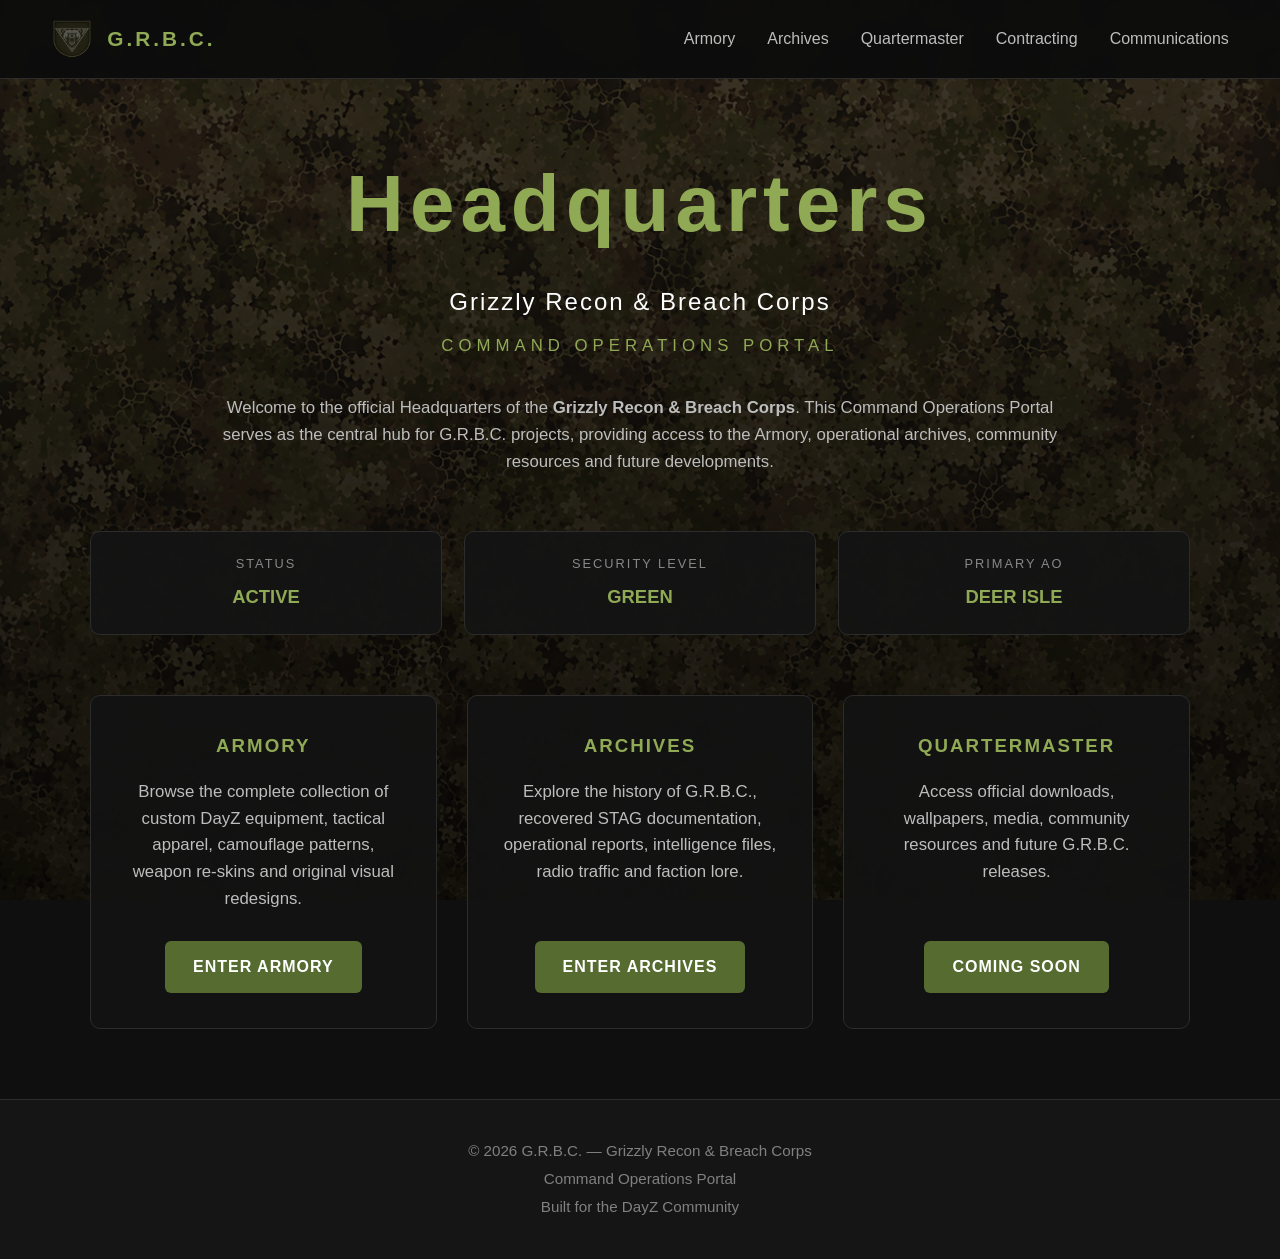
==== index.html @ 015ceabe "Update index.html" ====
<!DOCTYPE html>
<html lang="en">

<head>

    <meta charset="UTF-8">
    <meta name="viewport" content="width=device-width, initial-scale=1.0">

    <title>G.R.B.C. Headquarters</title>

    <link rel="icon"
          type="image/png"
          href="gallery/page/GRBC_PIcon.png">

    <link rel="stylesheet"
          href="css/style.css">

    <link rel="stylesheet"
          href="css/hq.css">

    <script src="js/main.js" defer></script>

</head>

<body>

<!-- ==========================================================
     NAVIGATION
=========================================================== -->

<nav>

    <div class="nav-container">

        <a href="index.html" class="logo">

            <img src="gallery/page/GRBC_PIcon.png"
                 alt="G.R.B.C.">

            <span>G.R.B.C.</span>

        </a>

        <div class="nav-links">

            <a href="armory.html">Armory</a>

            <a href="archives.html">Archives</a>

            <a href="#">Quartermaster</a>

            <a href="#">Contracting</a>

            <a href="#">Communications</a>

        </div>

    </div>

</nav>

<!-- ==========================================================
     HEADQUARTERS
=========================================================== -->

<section class="hero">

    <div class="container">

        <div class="hero-content">

            <h1>Headquarters</h1>

            <h2>Grizzly Recon &amp; Breach Corps</h2>

            <div class="subtitle">

                Command Operations Portal

            </div>

            <p>

                Welcome to the official Headquarters of the
                <strong>Grizzly Recon &amp; Breach Corps</strong>.

                This Command Operations Portal serves as the central hub for
                G.R.B.C. projects, providing access to the Armory,
                operational archives, community resources and future
                developments.

            </p>

            <!-- ==========================================
                 STATUS
            =========================================== -->

            <div class="status-panel">

                <div class="status-box">

                    <span>Status</span>

                    <strong>ACTIVE</strong>

                </div>

                <div class="status-box">

                    <span>Security Level</span>

                    <strong>GREEN</strong>

                </div>

                <div class="status-box">

                    <span>Primary AO</span>

                    <strong>DEER ISLE</strong>

                </div>

            </div>

            <!-- ==========================================
                 COMMAND MODULES
            =========================================== -->

            <div class="portal">

                <!-- ARMORY -->

                <div class="command-module">

                    <h3>ARMORY</h3>

                    <p>

                        Browse the complete collection of custom
                        DayZ equipment, tactical apparel,
                        camouflage patterns, weapon re-skins
                        and original visual redesigns.

                    </p>

                    <a href="armory.html"
                       class="btn">

                        ENTER ARMORY

                    </a>

                </div>

                <!-- ARCHIVES -->

                <div class="command-module">

                    <h3>ARCHIVES</h3>

                    <p>

                        Explore the history of G.R.B.C.,
                        recovered STAG documentation,
                        operational reports,
                        intelligence files,
                        radio traffic and faction lore.

                    </p>

                    <a href="archives.html"
                       class="btn">

                        ENTER ARCHIVES

                    </a>

                </div>

                <!-- QUARTERMASTER -->

                <div class="command-module">

                    <h3>QUARTERMASTER</h3>

                    <p>

                        Access official downloads,
                        wallpapers,
                        media,
                        community resources
                        and future G.R.B.C. releases.

                    </p>

                    <a href="#"
                       class="btn">

                        COMING SOON

                    </a>

                </div>

            </div>

        </div>

    </div>

</section>

<!-- ==========================================================
     FOOTER
=========================================================== -->

<footer>

    <p>

        © 2026 G.R.B.C. — Grizzly Recon &amp; Breach Corps

    </p>

    <p>

        Command Operations Portal

    </p>

    <p>

        Built for the DayZ Community

    </p>

</footer>

</body>

</html>
---- css/style.css ----
/*==================================================================
    G.R.B.C. COMMAND PORTAL
    Global Stylesheet
    Version 1.0
==================================================================*/

/*==================================================================
    ROOT VARIABLES
==================================================================*/

:root{

    --grbc-green:#556B2F;
    --grbc-green-light:#90A955;

    --background:#0F0F0F;
    --surface:#181818;

    --border:#2C2C2C;

    --text:#FFFFFF;
    --text-secondary:#BDBDBD;

    --radius:10px;

    --transition:.30s ease;

    --max-width:1400px;

}

/*==================================================================
    RESET
==================================================================*/

*{

    margin:0;
    padding:0;
    box-sizing:border-box;

}

html{

    scroll-behavior:smooth;

}

body{

    background:var(--background);

    color:var(--text);

    font-family:
        "Segoe UI",
        Arial,
        sans-serif;

    line-height:1.6;

}

/*==================================================================
    TYPOGRAPHY
==================================================================*/

h1{

    color:var(--grbc-green-light);

    font-size:5rem;

    font-weight:700;

    letter-spacing:6px;

}

h2{

    color:var(--text);

    font-weight:400;

    letter-spacing:2px;

}

h3{

    color:var(--grbc-green-light);

    font-weight:600;

    letter-spacing:2px;

}

p{

    color:var(--text-secondary);

}

a{

    text-decoration:none;

    color:inherit;

}

/*==================================================================
    IMAGES
==================================================================*/

img{

    display:block;

    max-width:100%;

}

/*==================================================================
    GLOBAL CONTAINER
==================================================================*/

.container{

    width:min(var(--max-width),92%);
    margin:auto;

}

/*==================================================================
    NAVIGATION
==================================================================*/

nav{

    position:fixed;

    top:0;
    left:0;

    width:100%;

    background:rgba(12,12,12,.94);

    backdrop-filter:blur(10px);

    border-bottom:1px solid var(--border);

    z-index:10000;

}

.nav-container{

    width:min(var(--max-width),92%);
    margin:auto;

    display:flex;

    justify-content:space-between;
    align-items:center;

    min-height:78px;

}

/*==================================================================
    LOGO
==================================================================*/

.logo{

    display:flex;

    align-items:center;

    gap:14px;

    font-size:1.3rem;

    font-weight:700;

    letter-spacing:3px;

    color:var(--grbc-green-light);

    transition:var(--transition);

}

.logo:hover{

    color:white;

}

.logo img{

    width:42px;

    height:42px;

    object-fit:contain;

}

/*==================================================================
    NAVIGATION LINKS
==================================================================*/

.nav-links{

    display:flex;

    align-items:center;

    gap:32px;

}

.nav-links a{

    position:relative;

    color:var(--text-secondary);

    transition:var(--transition);

    padding:6px 0;

}

.nav-links a:hover{

    color:var(--grbc-green-light);

}

.nav-links a::after{

    content:"";

    position:absolute;

    left:0;

    bottom:-6px;

    width:0;

    height:2px;

    background:var(--grbc-green-light);

    transition:var(--transition);

}

.nav-links a:hover::after{

    width:100%;

}

/*==================================================================
    BUTTONS
==================================================================*/

.btn{

    display:inline-block;

    padding:13px 28px;

    background:var(--grbc-green);

    color:white;

    border-radius:6px;

    font-weight:600;

    letter-spacing:1px;

    transition:var(--transition);

}

.btn:hover{

    background:var(--grbc-green-light);

    transform:translateY(-3px);

}

/*==================================================================
    PANEL
==================================================================*/

.panel{

    background:rgba(20,20,20,.94);

    border:1px solid var(--border);

    border-radius:var(--radius);

}

/*==================================================================
    FOOTER
==================================================================*/

footer{

    background:#151515;

    border-top:1px solid var(--border);

    padding:35px 20px;

    text-align:center;

}

footer p{

    color:#808080;

    margin:5px 0;

    font-size:.95rem;

}

/*==================================================================
    RESPONSIVE
==================================================================*/

@media(max-width:1000px){

    .nav-container{

        flex-direction:column;

        justify-content:center;

        gap:15px;

        padding:18px 0;

    }

    .nav-links{

        flex-wrap:wrap;

        justify-content:center;

        gap:18px;

    }

}

@media(max-width:700px){

    h1{

        font-size:3rem;

        letter-spacing:3px;

    }

    h2{

        font-size:1.2rem;

    }

}

/*==================================================================
    ACTIVE NAVIGATION
==================================================================*/

.nav-links a.active{

    color:var(--grbc-green-light);

    font-weight:600;

}

.nav-links a.active::after{

    width:100%;

}
---- css/hq.css ----
/*==================================================================
    G.R.B.C. HEADQUARTERS
    Headquarters Stylesheet
    Version 1.0
==================================================================*/


/*==================================================================
    HERO
==================================================================*/

.hero{

    min-height:100vh;

    background:
        linear-gradient(
            rgba(0,0,0,.72),
            rgba(0,0,0,.88)
        ),
        url("../gallery/page/GC3_MC.png");

    background-size:cover;
    background-position:center;
    background-attachment:fixed;

    display:flex;
    align-items:center;
    justify-content:center;

    text-align:center;

    padding:140px 20px 70px;

}


/*==================================================================
    HERO CONTENT
==================================================================*/

.hero-content{

    max-width:1100px;

    margin:auto;

}

.hero h1{

    margin-bottom:15px;

}

.hero h2{

    margin-bottom:12px;

}

.subtitle{

    color:var(--grbc-green-light);

    font-size:1.05rem;

    text-transform:uppercase;

    letter-spacing:5px;

    margin-bottom:35px;

}

.hero p{

    max-width:850px;

    margin:0 auto 55px;

    font-size:1.05rem;

}


/*==================================================================
    STATUS PANEL
==================================================================*/

.status-panel{

    display:grid;

    grid-template-columns:repeat(3,1fr);

    gap:22px;

    margin-bottom:60px;

}

.status-box{

    background:rgba(20,20,20,.94);

    border:1px solid var(--border);

    border-radius:var(--radius);

    padding:22px;

}

.status-box span{

    display:block;

    color:#888;

    font-size:.80rem;

    text-transform:uppercase;

    letter-spacing:2px;

}

.status-box strong{

    display:block;

    margin-top:8px;

    color:var(--grbc-green-light);

    font-size:1.15rem;

}


/*==================================================================
    COMMAND MODULES
==================================================================*/

.portal{

    display:grid;

    grid-template-columns:repeat(3,1fr);

    gap:30px;

}

.command-module{

    display:flex;

    flex-direction:column;

    align-items:center;

    text-align:center;

    background:rgba(18,18,18,.95);

    border:1px solid var(--border);

    border-radius:var(--radius);

    padding:35px;

    transition:var(--transition);

}

.command-module:hover{

    transform:translateY(-6px);

    border-color:var(--grbc-green-light);

    box-shadow:0 0 25px rgba(144,169,85,.18);

}

.command-module h3{

    margin-bottom:18px;

}

.command-module p{

    flex:1;

    margin-bottom:28px;

}

.command-module .btn{

    align-self:center;

}


/*==================================================================
    FOOTER
==================================================================*/

footer p{

    margin:4px 0;

}


/*==================================================================
    TABLET
==================================================================*/

@media(max-width:1000px){

    .status-panel{

        grid-template-columns:1fr;

    }

    .portal{

        grid-template-columns:1fr;

    }

}


/*==================================================================
    MOBILE
==================================================================*/

@media(max-width:700px){

    .hero{

        background-attachment:scroll;

        padding:160px 20px 60px;

    }

    .subtitle{

        font-size:.90rem;

        letter-spacing:3px;

    }

    .hero p{

        font-size:1rem;

    }

    .command-module{

        padding:28px;

    }

}
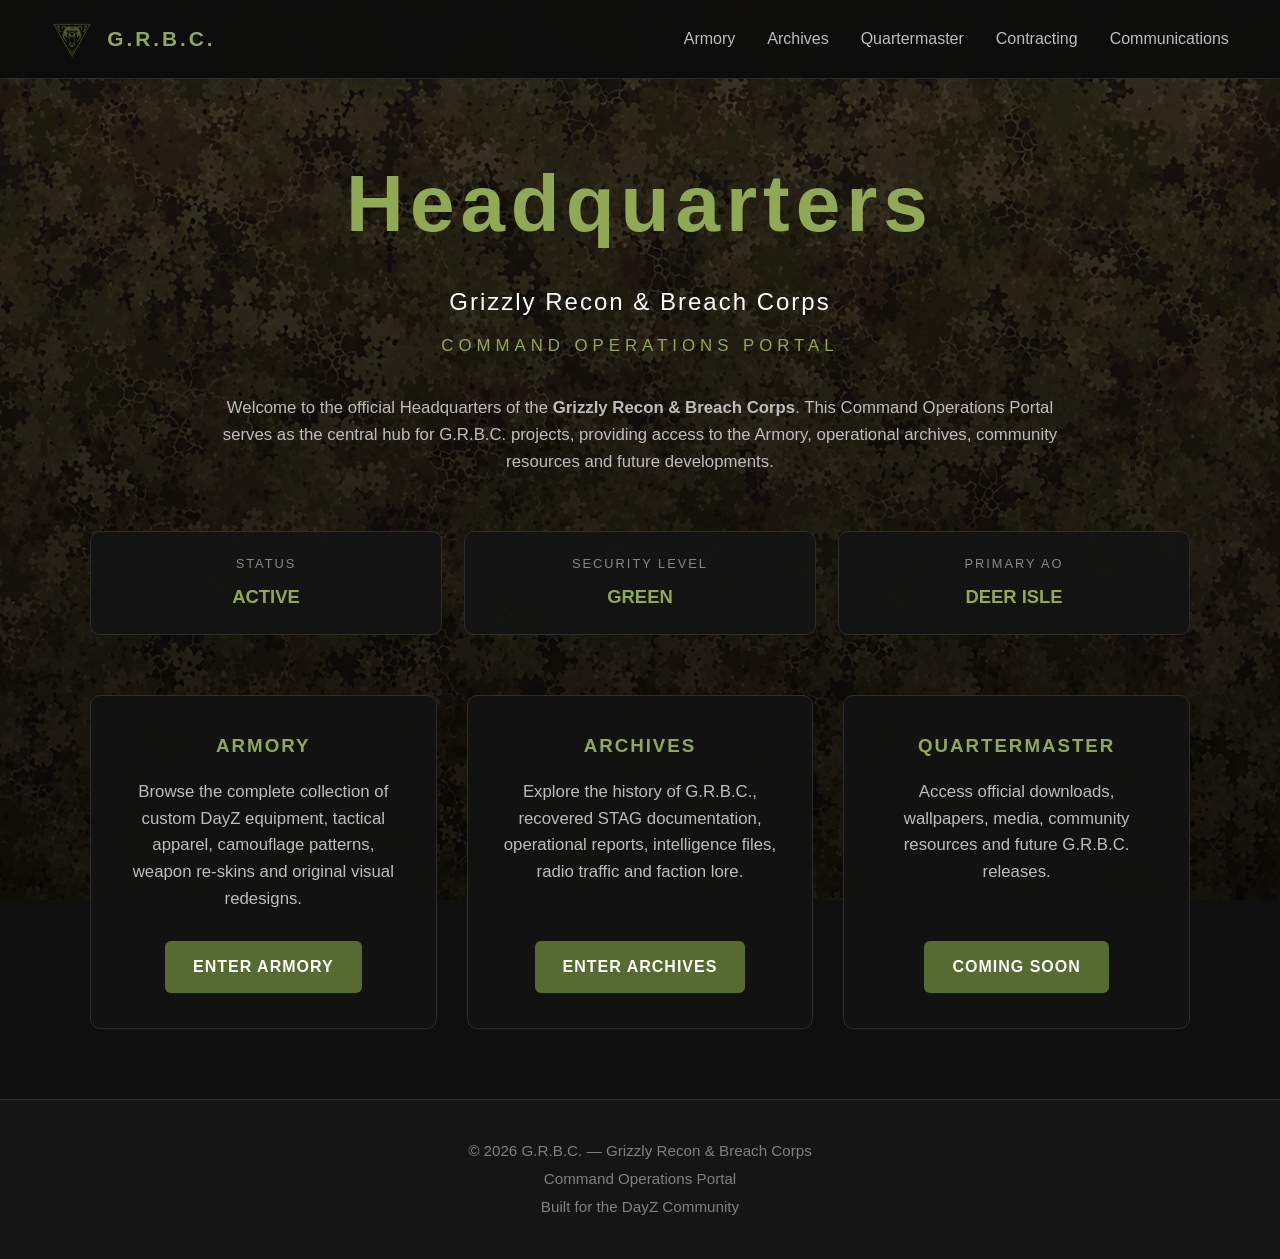
==== commit 129e6f7d: "Update index.html" ====
--- a/index.html
+++ b/index.html
@@ -10,7 +10,7 @@
 
     <link rel="icon"
           type="image/png"
-          href="gallery/page/GRBC_PIcon.png">
+          href="gallery/page/GRBC_Logo_Simple.png">
 
     <link rel="stylesheet"
           href="css/style.css">
@@ -34,7 +34,7 @@
 
         <a href="index.html" class="logo">
 
-            <img src="gallery/page/GRBC_PIcon.png"
+            <img src="gallery/page/GRBC_Logo_Simple.png"
                  alt="G.R.B.C.">
 
             <span>G.R.B.C.</span>
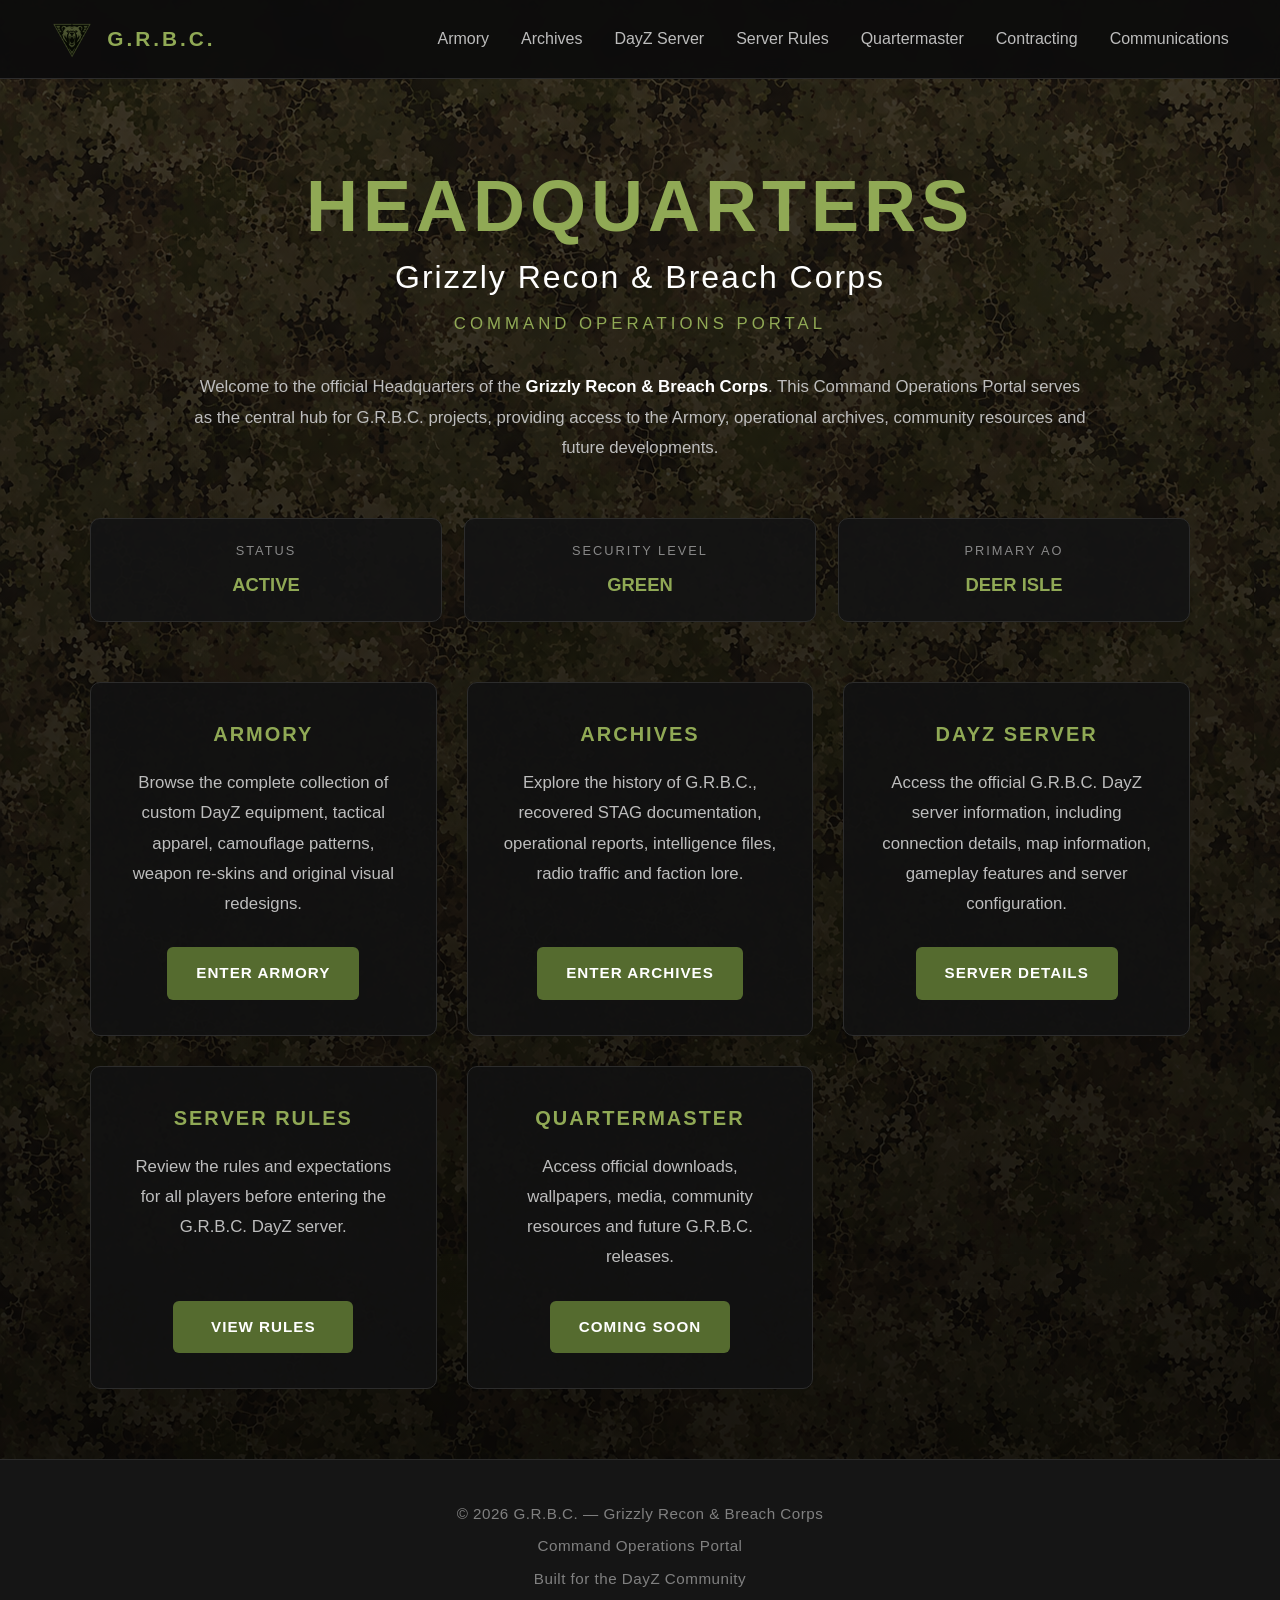
==== commit dce949f2: "Add files via upload" ====
--- a/index.html
+++ b/index.html
@@ -1,242 +1,269 @@
-<!DOCTYPE html>
-<html lang="en">
-
-<head>
-
-    <meta charset="UTF-8">
-    <meta name="viewport" content="width=device-width, initial-scale=1.0">
-
-    <title>G.R.B.C. Headquarters</title>
-
-    <link rel="icon"
-          type="image/png"
-          href="gallery/page/GRBC_Logo_Simple.png">
-
-    <link rel="stylesheet"
-          href="css/style.css">
-
-    <link rel="stylesheet"
-          href="css/hq.css">
-
-    <script src="js/main.js" defer></script>
-
-</head>
-
-<body>
-
-<!-- ==========================================================
-     NAVIGATION
-=========================================================== -->
-
-<nav>
-
-    <div class="nav-container">
-
-        <a href="index.html" class="logo">
-
-            <img src="gallery/page/GRBC_Logo_Simple.png"
-                 alt="G.R.B.C.">
-
-            <span>G.R.B.C.</span>
-
-        </a>
-
-        <div class="nav-links">
-
-            <a href="armory.html">Armory</a>
-
-            <a href="archives.html">Archives</a>
-
-            <a href="#">Quartermaster</a>
-
-            <a href="#">Contracting</a>
-
-            <a href="#">Communications</a>
-
-        </div>
-
-    </div>
-
-</nav>
-
-<!-- ==========================================================
-     HEADQUARTERS
-=========================================================== -->
-
-<section class="hero">
-
-    <div class="container">
-
-        <div class="hero-content">
-
-            <h1>Headquarters</h1>
-
-            <h2>Grizzly Recon &amp; Breach Corps</h2>
-
-            <div class="subtitle">
-
-                Command Operations Portal
-
-            </div>
-
-            <p>
-
-                Welcome to the official Headquarters of the
-                <strong>Grizzly Recon &amp; Breach Corps</strong>.
-
-                This Command Operations Portal serves as the central hub for
-                G.R.B.C. projects, providing access to the Armory,
-                operational archives, community resources and future
-                developments.
-
-            </p>
-
-            <!-- ==========================================
-                 STATUS
-            =========================================== -->
-
-            <div class="status-panel">
-
-                <div class="status-box">
-
-                    <span>Status</span>
-
-                    <strong>ACTIVE</strong>
-
-                </div>
-
-                <div class="status-box">
-
-                    <span>Security Level</span>
-
-                    <strong>GREEN</strong>
-
-                </div>
-
-                <div class="status-box">
-
-                    <span>Primary AO</span>
-
-                    <strong>DEER ISLE</strong>
-
-                </div>
-
-            </div>
-
-            <!-- ==========================================
-                 COMMAND MODULES
-            =========================================== -->
-
-            <div class="portal">
-
-                <!-- ARMORY -->
-
-                <div class="command-module">
-
-                    <h3>ARMORY</h3>
-
-                    <p>
-
-                        Browse the complete collection of custom
-                        DayZ equipment, tactical apparel,
-                        camouflage patterns, weapon re-skins
-                        and original visual redesigns.
-
-                    </p>
-
-                    <a href="armory.html"
-                       class="btn">
-
-                        ENTER ARMORY
-
-                    </a>
-
-                </div>
-
-                <!-- ARCHIVES -->
-
-                <div class="command-module">
-
-                    <h3>ARCHIVES</h3>
-
-                    <p>
-
-                        Explore the history of G.R.B.C.,
-                        recovered STAG documentation,
-                        operational reports,
-                        intelligence files,
-                        radio traffic and faction lore.
-
-                    </p>
-
-                    <a href="archives.html"
-                       class="btn">
-
-                        ENTER ARCHIVES
-
-                    </a>
-
-                </div>
-
-                <!-- QUARTERMASTER -->
-
-                <div class="command-module">
-
-                    <h3>QUARTERMASTER</h3>
-
-                    <p>
-
-                        Access official downloads,
-                        wallpapers,
-                        media,
-                        community resources
-                        and future G.R.B.C. releases.
-
-                    </p>
-
-                    <a href="#"
-                       class="btn">
-
-                        COMING SOON
-
-                    </a>
-
-                </div>
-
-            </div>
-
-        </div>
-
-    </div>
-
-</section>
-
-<!-- ==========================================================
-     FOOTER
-=========================================================== -->
-
-<footer>
-
-    <p>
-
-        © 2026 G.R.B.C. — Grizzly Recon &amp; Breach Corps
-
-    </p>
-
-    <p>
-
-        Command Operations Portal
-
-    </p>
-
-    <p>
-
-        Built for the DayZ Community
-
-    </p>
-
-</footer>
-
-</body>
-
-</html>
+<!DOCTYPE html>
+<html lang="en">
+
+<head>
+
+    <meta charset="UTF-8">
+    <meta name="viewport" content="width=device-width, initial-scale=1.0">
+
+    <title>G.R.B.C. Headquarters</title>
+
+    <link rel="icon"
+          type="image/png"
+          href="gallery/page/GRBC_Logo_Simple.png">
+
+    <link rel="stylesheet"
+          href="css/style.css">
+
+    <link rel="stylesheet"
+          href="css/hq.css">
+
+    <script src="js/main.js" defer></script>
+
+</head>
+
+<body>
+
+<!-- ==========================================================
+     NAVIGATION
+=========================================================== -->
+
+<nav>
+
+    <div class="nav-container">
+
+        <a href="index.html" class="logo">
+
+            <img src="gallery/page/GRBC_Logo_Simple.png"
+                 alt="G.R.B.C.">
+
+            <span>G.R.B.C.</span>
+
+        </a>
+
+        <div class="nav-links">
+
+            <a href="armory.html">Armory</a>
+
+            <a href="archives.html">Archives</a>
+            <a href="server.html">DayZ Server</a>
+            <a href="rules.html">Server Rules</a>
+
+            <a href="#">Quartermaster</a>
+
+            <a href="#">Contracting</a>
+
+            <a href="#">Communications</a>
+
+        </div>
+
+    </div>
+
+</nav>
+
+<!-- ==========================================================
+     HEADQUARTERS
+=========================================================== -->
+
+<section class="hero">
+
+    <div class="container">
+
+        <div class="hero-content">
+
+            <h1>Headquarters</h1>
+
+            <h2>Grizzly Recon &amp; Breach Corps</h2>
+
+            <div class="subtitle">
+
+                Command Operations Portal
+
+            </div>
+
+            <p>
+
+                Welcome to the official Headquarters of the
+                <strong>Grizzly Recon &amp; Breach Corps</strong>.
+
+                This Command Operations Portal serves as the central hub for
+                G.R.B.C. projects, providing access to the Armory,
+                operational archives, community resources and future
+                developments.
+
+            </p>
+
+            <!-- ==========================================
+                 STATUS
+            =========================================== -->
+
+            <div class="status-panel">
+
+                <div class="status-box">
+
+                    <span>Status</span>
+
+                    <strong>ACTIVE</strong>
+
+                </div>
+
+                <div class="status-box">
+
+                    <span>Security Level</span>
+
+                    <strong>GREEN</strong>
+
+                </div>
+
+                <div class="status-box">
+
+                    <span>Primary AO</span>
+
+                    <strong>DEER ISLE</strong>
+
+                </div>
+
+            </div>
+
+            <!-- ==========================================
+                 COMMAND MODULES
+            =========================================== -->
+
+            <div class="portal">
+
+                <!-- ARMORY -->
+
+                <div class="command-module">
+
+                    <h3>ARMORY</h3>
+
+                    <p>
+
+                        Browse the complete collection of custom
+                        DayZ equipment, tactical apparel,
+                        camouflage patterns, weapon re-skins
+                        and original visual redesigns.
+
+                    </p>
+
+                    <a href="armory.html"
+                       class="btn">
+
+                        ENTER ARMORY
+
+                    </a>
+
+                </div>
+
+                <!-- ARCHIVES -->
+
+                <div class="command-module">
+
+                    <h3>ARCHIVES</h3>
+
+                    <p>
+
+                        Explore the history of G.R.B.C.,
+                        recovered STAG documentation,
+                        operational reports,
+                        intelligence files,
+                        radio traffic and faction lore.
+
+                    </p>
+
+                    <a href="archives.html"
+                       class="btn">
+
+                        ENTER ARCHIVES
+
+                    </a>
+
+                </div>
+
+                <!-- DAYZ SERVER -->
+                <div class="command-module">
+                    <h3>DAYZ SERVER</h3>
+                    <p>
+                        Access the official G.R.B.C. DayZ server information,
+                        including connection details, map information,
+                        gameplay features and server configuration.
+                    </p>
+                    <a href="server.html" class="btn">
+                        SERVER DETAILS
+                    </a>
+                </div>
+
+                <!-- SERVER RULES -->
+                <div class="command-module">
+                    <h3>SERVER RULES</h3>
+                    <p>
+                        Review the rules and expectations for all players
+                        before entering the G.R.B.C. DayZ server.
+                    </p>
+                    <a href="rules.html" class="btn">
+                        VIEW RULES
+                    </a>
+                </div>
+
+                <!-- QUARTERMASTER -->
+
+                <div class="command-module">
+
+                    <h3>QUARTERMASTER</h3>
+
+                    <p>
+
+                        Access official downloads,
+                        wallpapers,
+                        media,
+                        community resources
+                        and future G.R.B.C. releases.
+
+                    </p>
+
+                    <a href="#"
+                       class="btn">
+
+                        COMING SOON
+
+                    </a>
+
+                </div>
+
+            </div>
+
+        </div>
+
+    </div>
+
+</section>
+
+<!-- ==========================================================
+     FOOTER
+=========================================================== -->
+
+<footer>
+
+    <p>
+
+        © 2026 G.R.B.C. — Grizzly Recon &amp; Breach Corps
+
+    </p>
+
+    <p>
+
+        Command Operations Portal
+
+    </p>
+
+    <p>
+
+        Built for the DayZ Community
+
+    </p>
+
+</footer>
+
+</body>
+
+</html>
--- a/css/style.css
+++ b/css/style.css
@@ -1,8 +1,18 @@
 /*==================================================================
     G.R.B.C. COMMAND PORTAL
-    Global Stylesheet
-    Version 1.0
-==================================================================*/
+    Shared Stylesheet
+    Version 2.0
+
+    This file contains all styling shared between every page.
+
+    Page specific styling belongs in:
+
+        hq.css
+        archives.css
+        armory.css
+Waiting for update...
+==================================================================*/
+
 
 /*==================================================================
     ROOT VARIABLES
@@ -10,22 +20,35 @@
 
 :root{
 
-    --grbc-green:#556B2F;
-    --grbc-green-light:#90A955;
-
-    --background:#0F0F0F;
-    --surface:#181818;
-
-    --border:#2C2C2C;
-
-    --text:#FFFFFF;
-    --text-secondary:#BDBDBD;
-
-    --radius:10px;
-
-    --transition:.30s ease;
-
-    --max-width:1400px;
+    /*==============================================================
+        BRAND COLOURS
+    ==============================================================*/
+
+    --grbc-green: #556B2F;
+    --grbc-green-light: #90A955;
+
+    --background: #0F0F0F;
+    --surface: #181818;
+    --surface-light: #202020;
+
+    --border: #2C2C2C;
+
+    --text: #FFFFFF;
+    --text-secondary: #BDBDBD;
+
+    /*==============================================================
+        SIZES
+    ==============================================================*/
+
+    --max-width: 1400px;
+
+    --radius: 10px;
+
+    /*==============================================================
+        ANIMATIONS
+    ==============================================================*/
+
+    --transition: .30s ease;
 
 }
 
@@ -37,6 +60,7 @@
 
     margin:0;
     padding:0;
+
     box-sizing:border-box;
 
 }
@@ -56,354 +80,1127 @@
     font-family:
         "Segoe UI",
         Arial,
+        Helvetica,
         sans-serif;
 
+    font-size:16px;
+
     line-height:1.6;
 
+    overflow-x:hidden;
+
+    text-rendering:optimizeLegibility;
+
+}
+
+
+/*==================================================================
+    GLOBAL ELEMENTS
+==================================================================*/
+
+img{
+
+    display:block;
+
+    max-width:100%;
+
+    height:auto;
+
+}
+
+picture{
+
+    display:block;
+
+}
+
+a{
+
+    color:inherit;
+
+    text-decoration:none;
+
+}
+
+button{
+
+    font:inherit;
+
+    border:none;
+
+    background:none;
+
+    cursor:pointer;
+
+}
+
+input,
+textarea,
+select{
+
+    font:inherit;
+
+    color:inherit;
+
+}
+
+ul,
+ol{
+
+    list-style:none;
+
+}
+
+table{
+
+    border-collapse:collapse;
+
+    border-spacing:0;
+
 }
 
 /*==================================================================
     TYPOGRAPHY
 ==================================================================*/
 
+
+/*==================================================================
+    HEADINGS
+==================================================================*/
+
 h1{
 
     color:var(--grbc-green-light);
 
-    font-size:5rem;
+    font-size:4.5rem;
 
     font-weight:700;
 
-    letter-spacing:6px;
-
-}
+    line-height:1;
+
+    letter-spacing:5px;
+
+    text-transform:uppercase;
+
+    margin-bottom:15px;
+
+}
+
 
 h2{
 
     color:var(--text);
 
+    font-size:2rem;
+
     font-weight:400;
 
+    line-height:1.3;
+
     letter-spacing:2px;
 
-}
+    margin-bottom:12px;
+
+}
+
 
 h3{
 
     color:var(--grbc-green-light);
 
+    font-size:1.25rem;
+
     font-weight:600;
 
+    text-transform:uppercase;
+
     letter-spacing:2px;
 
-}
+    margin-bottom:18px;
+
+}
+
+
+/*==================================================================
+    PARAGRAPHS
+==================================================================*/
 
 p{
 
     color:var(--text-secondary);
 
-}
-
-a{
+    font-size:1.05rem;
+
+    line-height:1.8;
+
+}
+
+
+strong{
+
+    color:var(--text);
+
+    font-weight:700;
+
+}
+
+
+/*==================================================================
+    SUBTITLE
+==================================================================*/
+
+.subtitle{
+
+    color:var(--grbc-green-light);
+
+    font-size:1.05rem;
+
+    text-transform:uppercase;
+
+    letter-spacing:4px;
+
+    margin-bottom:35px;
+
+}
+
+
+/*==================================================================
+    TEXT HELPERS
+==================================================================*/
+
+.text-center{
+
+    text-align:center;
+
+}
+
+.text-left{
+
+    text-align:left;
+
+}
+
+.text-right{
+
+    text-align:right;
+
+}
+
+.uppercase{
+
+    text-transform:uppercase;
+
+}
+
+.muted{
+
+    color:var(--text-secondary);
+
+}
+
+/*==================================================================
+    LAYOUT
+==================================================================*/
+
+
+/*==================================================================
+    GLOBAL CONTAINER
+==================================================================*/
+
+.container{
+
+    width:min(var(--max-width),92%);
+
+    margin:0 auto;
+
+}
+
+
+/*==================================================================
+    SECTION SPACING
+==================================================================*/
+
+section{
+
+    position:relative;
+
+}
+
+
+/*==================================================================
+    HERO
+==================================================================*/
+
+.hero{
+
+    min-height:100vh;
+
+    display:flex;
+
+    justify-content:center;
+
+    align-items:flex-start;
+
+    text-align:center;
+
+    padding:170px 20px 70px;
+
+    background-size:cover;
+
+    background-position:center;
+
+    background-repeat:no-repeat;
+
+    background-attachment:fixed;
+
+}
+
+
+.hero-content{
+
+    max-width:1100px;
+
+    margin:0 auto;
+
+}
+
+
+.hero p{
+
+    max-width:900px;
+
+    margin:0 auto 55px;
+
+}
+
+/*==================================================================
+    HERO BUTTONS
+==================================================================*/
+
+.hero-buttons{
+
+    display:flex;
+
+    flex-wrap:wrap;
+
+    justify-content:center;
+
+    gap:15px;
+
+    margin-top:45px;
+
+}
+
+.hero-buttons a{
+
+    display:inline-flex;
+
+    align-items:center;
+
+    justify-content:center;
+
+    min-width:170px;
+
+    padding:12px 22px;
+
+    background:var(--grbc-green);
+
+    color:var(--text);
+
+    border-radius:6px;
+
+    transition:var(--transition);
+
+}
+
+.hero-buttons a:hover{
+
+    background:var(--grbc-green-light);
+
+    color:#111;
+
+    transform:translateY(-3px);
+
+}
+
+
+/*==================================================================
+    NAVIGATION
+==================================================================*/
+
+nav{
+
+    position:fixed;
+
+    top:0;
+
+    left:0;
+
+    width:100%;
+
+    background:rgba(12,12,12,.94);
+
+    backdrop-filter:blur(10px);
+
+    border-bottom:1px solid var(--border);
+
+    z-index:10000;
+
+}
+
+
+.nav-container{
+
+    width:min(var(--max-width),92%);
+
+    margin:0 auto;
+
+    min-height:78px;
+
+    display:flex;
+
+    justify-content:space-between;
+
+    align-items:center;
+
+}
+
+
+/*==================================================================
+    LOGO
+==================================================================*/
+
+.logo{
+
+    display:flex;
+
+    align-items:center;
+
+    gap:14px;
+
+    color:var(--grbc-green-light);
+
+    font-size:1.3rem;
+
+    font-weight:700;
+
+    letter-spacing:3px;
+
+    transition:var(--transition);
+
+}
+
+
+.logo:hover{
+
+    color:var(--text);
+
+}
+
+
+.logo img{
+
+    width:42px;
+
+    height:42px;
+
+    object-fit:contain;
+
+}
+
+
+/*==================================================================
+    NAVIGATION LINKS
+==================================================================*/
+
+.nav-links{
+
+    display:flex;
+
+    align-items:center;
+
+    gap:32px;
+
+}
+
+
+.nav-links a{
+
+    position:relative;
+
+    padding:6px 0;
+
+    color:var(--text-secondary);
+
+    transition:var(--transition);
+
+}
+
+
+.nav-links a:hover{
+
+    color:var(--grbc-green-light);
+
+}
+
+
+.nav-links a::after{
+
+    content:"";
+
+    position:absolute;
+
+    left:0;
+
+    bottom:-6px;
+
+    width:0;
+
+    height:2px;
+
+    background:var(--grbc-green-light);
+
+    transition:var(--transition);
+
+}
+
+
+.nav-links a:hover::after{
+
+    width:100%;
+
+}
+
+
+.nav-links a.active{
+
+    color:var(--grbc-green-light);
+
+    font-weight:600;
+
+}
+
+
+.nav-links a.active::after{
+
+    width:100%;
+
+}
+
+/*==================================================================
+    STATUS PANEL
+==================================================================*/
+
+.status-panel{
+
+    display:grid;
+
+    grid-template-columns:repeat(3,1fr);
+
+    gap:22px;
+
+    margin-bottom:60px;
+
+}
+
+
+.status-box{
+
+    background:rgba(20,20,20,.94);
+
+    border:1px solid var(--border);
+
+    border-radius:var(--radius);
+
+    padding:22px;
+
+    transition:var(--transition);
+
+}
+
+
+.status-box:hover{
+
+    border-color:var(--grbc-green);
+
+    transform:translateY(-2px);
+
+}
+
+
+.status-box span{
+
+    display:block;
+
+    color:#888;
+
+    font-size:.80rem;
+
+    text-transform:uppercase;
+
+    letter-spacing:2px;
+
+}
+
+
+.status-box strong{
+
+    display:block;
+
+    margin-top:8px;
+
+    color:var(--grbc-green-light);
+
+    font-size:1.15rem;
+
+}
+
+
+
+/*==================================================================
+    PORTAL GRID
+==================================================================*/
+
+.portal{
+
+    display:grid;
+
+    grid-template-columns:repeat(3,1fr);
+
+    gap:30px;
+
+}
+
+
+
+/*==================================================================
+    COMMAND MODULES
+==================================================================*/
+
+.command-module{
+
+    display:flex;
+
+    flex-direction:column;
+
+    align-items:center;
+
+    text-align:center;
+
+    background:rgba(18,18,18,.94);
+
+    border:1px solid var(--border);
+
+    border-radius:var(--radius);
+
+    padding:35px;
+
+    transition:var(--transition);
+
+}
+
+
+.command-module:hover{
+
+    transform:translateY(-6px);
+
+    border-color:var(--grbc-green-light);
+
+    box-shadow:0 0 25px rgba(144,169,85,.18);
+
+}
+
+
+.command-module h3{
+
+    margin-bottom:18px;
+
+}
+
+
+.command-module p{
+
+    flex:1;
+
+    max-width:none;
+
+    margin-bottom:28px;
+
+}
+
+
+.command-module .btn{
+
+    margin-top:auto;
+
+}
+
+/*==================================================================
+    BUTTONS
+==================================================================*/
+
+.btn{
+
+    display:inline-flex;
+
+    align-items:center;
+
+    justify-content:center;
+
+    min-width:180px;
+
+    padding:13px 28px;
+
+    background:var(--grbc-green);
+
+    color:var(--text);
+
+    border:1px solid transparent;
+
+    border-radius:6px;
+
+    font-size:.95rem;
+
+    font-weight:600;
+
+    letter-spacing:1px;
+
+    text-transform:uppercase;
+
+    transition:var(--transition);
+
+}
+
+
+.btn:hover{
+
+    background:var(--grbc-green-light);
+
+    color:#111;
+
+    transform:translateY(-3px);
+
+    box-shadow:0 0 20px rgba(144,169,85,.30);
+
+}
+
+
+.btn:active{
+
+    transform:translateY(-1px);
+
+}
+
+
+.btn:focus-visible{
+
+    outline:2px solid var(--grbc-green-light);
+
+    outline-offset:4px;
+
+}
+
+
+
+/*==================================================================
+    PANELS
+==================================================================*/
+
+.panel{
+
+    background:rgba(20,20,20,.94);
+
+    border:1px solid var(--border);
+
+    border-radius:var(--radius);
+
+    padding:30px;
+
+}
+
+
+
+/*==================================================================
+    FOOTER
+==================================================================*/
+
+footer{
+
+    background:#151515;
+
+    border-top:1px solid var(--border);
+
+    padding:35px 20px;
+
+    text-align:center;
+
+}
+
+
+footer p{
+
+    margin:5px 0;
+
+    color:#808080;
+
+    font-size:.95rem;
+
+    letter-spacing:.5px;
+
+}
+
+/*==================================================================
+    RESPONSIVE
+==================================================================*/
+
+
+/*==================================================================
+    LARGE TABLETS
+==================================================================*/
+
+@media (max-width:1200px){
+
+    h1{
+
+        font-size:3.8rem;
+
+    }
+
+    .hero-content{
+
+        max-width:900px;
+
+    }
+
+}
+
+
+/*==================================================================
+    TABLETS
+==================================================================*/
+
+@media (max-width:1000px){
+
+    /*--------------------------------------------------------------
+        Navigation
+    --------------------------------------------------------------*/
+
+    .nav-container{
+
+        flex-direction:column;
+
+        justify-content:center;
+
+        gap:18px;
+
+        padding:18px 0;
+
+    }
+
+    .nav-links{
+
+        flex-wrap:wrap;
+
+        justify-content:center;
+
+        gap:20px;
+
+    }
+
+    /*--------------------------------------------------------------
+        Hero
+    --------------------------------------------------------------*/
+
+    .hero{
+
+        padding:170px 20px 70px;
+
+    }
+
+    /*--------------------------------------------------------------
+        Status Panel
+    --------------------------------------------------------------*/
+
+    .status-panel{
+
+        grid-template-columns:1fr;
+
+    }
+
+    /*--------------------------------------------------------------
+        Portal
+    --------------------------------------------------------------*/
+
+    .portal{
+
+        grid-template-columns:1fr;
+
+    }
+
+}
+
+
+/*==================================================================
+    MOBILE
+==================================================================*/
+
+@media (max-width:700px){
+
+    h1{
+
+        font-size:3rem;
+
+        letter-spacing:3px;
+
+    }
+
+    h2{
+
+        font-size:1.35rem;
+
+        letter-spacing:1px;
+
+    }
+
+    h3{
+
+        font-size:1.15rem;
+
+    }
+
+    p{
+
+        font-size:1rem;
+
+    }
+
+    .subtitle{
+
+        font-size:.90rem;
+
+        letter-spacing:2px;
+
+    }
+
+    .hero{
+
+        background-attachment:scroll;
+
+        padding:180px 20px 60px;
+
+    }
+
+    .hero-content{
+
+        max-width:100%;
+
+    }
+
+    .command-module{
+
+        padding:28px;
+
+    }
+
+    .btn{
+
+        width:100%;
+
+        max-width:280px;
+
+    }
+
+}
+
+
+/*==================================================================
+    SMALL MOBILE
+==================================================================*/
+
+@media (max-width:480px){
+
+    h1{
+
+        font-size:2.4rem;
+
+        letter-spacing:2px;
+
+    }
+
+    h2{
+
+        font-size:1.15rem;
+
+    }
+
+    .nav-links{
+
+        gap:14px;
+
+        font-size:.95rem;
+
+    }
+
+    .status-box{
+
+        padding:18px;
+
+    }
+
+}
+
+/*==================================================================
+    UTILITIES
+==================================================================*/
+
+.hidden{
+
+    display:none !important;
+
+}
+
+.visible{
+
+    display:block !important;
+
+}
+
+.flex{
+
+    display:flex;
+
+}
+
+.grid{
+
+    display:grid;
+
+}
+
+.text-center{
+
+    text-align:center;
+
+}
+
+.text-left{
+
+    text-align:left;
+
+}
+
+.text-right{
+
+    text-align:right;
+
+}
+
+.uppercase{
+
+    text-transform:uppercase;
+
+}
+
+.rounded{
+
+    border-radius:var(--radius);
+
+}
+
+.shadow{
+
+    box-shadow:0 10px 25px rgba(0,0,0,.30);
+
+}
+
+.mt-1{
+
+    margin-top:10px;
+
+}
+
+.mt-2{
+
+    margin-top:20px;
+
+}
+
+.mt-3{
+
+    margin-top:30px;
+
+}
+
+.mb-1{
+
+    margin-bottom:10px;
+
+}
+
+.mb-2{
+
+    margin-bottom:20px;
+
+}
+
+.mb-3{
+
+    margin-bottom:30px;
+
+}
+
+/*==================================================================
+    HERO BUTTONS
+==================================================================*/
+
+.hero-buttons{
+
+    display:flex;
+
+    flex-wrap:wrap;
+
+    justify-content:center;
+
+    gap:15px;
+
+    margin-top:45px;
+
+}
+
+.hero-buttons a{
+
+    display:inline-block;
+
+    min-width:150px;
+
+    padding:12px 22px;
+
+    background:rgba(20,20,20,.90);
+
+    border:1px solid var(--border);
+
+    border-radius:6px;
+
+    color:var(--text);
 
     text-decoration:none;
 
-    color:inherit;
-
-}
-
-/*==================================================================
-    IMAGES
-==================================================================*/
-
-img{
-
-    display:block;
-
-    max-width:100%;
-
-}
-
-/*==================================================================
-    GLOBAL CONTAINER
-==================================================================*/
-
-.container{
-
-    width:min(var(--max-width),92%);
-    margin:auto;
-
-}
-
-/*==================================================================
-    NAVIGATION
-==================================================================*/
-
-nav{
-
-    position:fixed;
-
-    top:0;
-    left:0;
-
-    width:100%;
-
-    background:rgba(12,12,12,.94);
-
-    backdrop-filter:blur(10px);
-
-    border-bottom:1px solid var(--border);
-
-    z-index:10000;
-
-}
-
-.nav-container{
-
-    width:min(var(--max-width),92%);
-    margin:auto;
-
-    display:flex;
-
-    justify-content:space-between;
-    align-items:center;
-
-    min-height:78px;
-
-}
-
-/*==================================================================
-    LOGO
-==================================================================*/
-
-.logo{
-
-    display:flex;
-
-    align-items:center;
-
-    gap:14px;
-
-    font-size:1.3rem;
-
-    font-weight:700;
-
-    letter-spacing:3px;
-
-    color:var(--grbc-green-light);
+    text-transform:uppercase;
+
+    font-size:.9rem;
+
+    letter-spacing:1px;
 
     transition:var(--transition);
 
 }
 
-.logo:hover{
-
-    color:white;
-
-}
-
-.logo img{
-
-    width:42px;
-
-    height:42px;
-
-    object-fit:contain;
-
-}
-
-/*==================================================================
-    NAVIGATION LINKS
-==================================================================*/
-
-.nav-links{
-
-    display:flex;
-
-    align-items:center;
-
-    gap:32px;
-
-}
-
-.nav-links a{
-
-    position:relative;
-
-    color:var(--text-secondary);
-
-    transition:var(--transition);
-
-    padding:6px 0;
-
-}
-
-.nav-links a:hover{
-
-    color:var(--grbc-green-light);
-
-}
-
-.nav-links a::after{
-
-    content:"";
-
-    position:absolute;
-
-    left:0;
-
-    bottom:-6px;
-
-    width:0;
-
-    height:2px;
-
-    background:var(--grbc-green-light);
-
-    transition:var(--transition);
-
-}
-
-.nav-links a:hover::after{
-
-    width:100%;
-
-}
-
-/*==================================================================
-    BUTTONS
-==================================================================*/
-
-.btn{
-
-    display:inline-block;
-
-    padding:13px 28px;
+.hero-buttons a:hover{
 
     background:var(--grbc-green);
 
-    color:white;
-
-    border-radius:6px;
-
-    font-weight:600;
-
-    letter-spacing:1px;
-
-    transition:var(--transition);
-
-}
-
-.btn:hover{
-
-    background:var(--grbc-green-light);
+    border-color:var(--grbc-green-light);
 
     transform:translateY(-3px);
 
 }
-
-/*==================================================================
-    PANEL
-==================================================================*/
-
-.panel{
-
-    background:rgba(20,20,20,.94);
-
-    border:1px solid var(--border);
-
-    border-radius:var(--radius);
-
-}
-
-/*==================================================================
-    FOOTER
-==================================================================*/
-
-footer{
-
-    background:#151515;
-
-    border-top:1px solid var(--border);
-
-    padding:35px 20px;
-
-    text-align:center;
-
-}
-
-footer p{
-
-    color:#808080;
-
-    margin:5px 0;
-
-    font-size:.95rem;
-
-}
-
-/*==================================================================
-    RESPONSIVE
-==================================================================*/
-
-@media(max-width:1000px){
-
-    .nav-container{
-
-        flex-direction:column;
-
-        justify-content:center;
-
-        gap:15px;
-
-        padding:18px 0;
-
-    }
-
-    .nav-links{
-
-        flex-wrap:wrap;
-
-        justify-content:center;
-
-        gap:18px;
-
-    }
-
-}
-
-@media(max-width:700px){
-
-    h1{
-
-        font-size:3rem;
-
-        letter-spacing:3px;
-
-    }
-
-    h2{
-
-        font-size:1.2rem;
-
-    }
-
-}
-
-/*==================================================================
-    ACTIVE NAVIGATION
-==================================================================*/
-
-.nav-links a.active{
-
-    color:var(--grbc-green-light);
-
-    font-weight:600;
-
-}
-
-.nav-links a.active::after{
-
-    width:100%;
-
-}
--- a/css/hq.css
+++ b/css/hq.css
@@ -1,17 +1,16 @@
 /*==================================================================
-    G.R.B.C. HEADQUARTERS
-    Headquarters Stylesheet
-    Version 1.0
+    G.R.B.C. COMMAND PORTAL
+
+    Headquarters
+    Version 2.0
 ==================================================================*/
 
 
 /*==================================================================
-    HERO
+    HERO BACKGROUND
 ==================================================================*/
 
 .hero{
-
-    min-height:100vh;
 
     background:
         linear-gradient(
@@ -20,256 +19,4 @@
         ),
         url("../gallery/page/GC3_MC.png");
 
-    background-size:cover;
-    background-position:center;
-    background-attachment:fixed;
-
-    display:flex;
-    align-items:center;
-    justify-content:center;
-
-    text-align:center;
-
-    padding:140px 20px 70px;
-
 }
-
-
-/*==================================================================
-    HERO CONTENT
-==================================================================*/
-
-.hero-content{
-
-    max-width:1100px;
-
-    margin:auto;
-
-}
-
-.hero h1{
-
-    margin-bottom:15px;
-
-}
-
-.hero h2{
-
-    margin-bottom:12px;
-
-}
-
-.subtitle{
-
-    color:var(--grbc-green-light);
-
-    font-size:1.05rem;
-
-    text-transform:uppercase;
-
-    letter-spacing:5px;
-
-    margin-bottom:35px;
-
-}
-
-.hero p{
-
-    max-width:850px;
-
-    margin:0 auto 55px;
-
-    font-size:1.05rem;
-
-}
-
-
-/*==================================================================
-    STATUS PANEL
-==================================================================*/
-
-.status-panel{
-
-    display:grid;
-
-    grid-template-columns:repeat(3,1fr);
-
-    gap:22px;
-
-    margin-bottom:60px;
-
-}
-
-.status-box{
-
-    background:rgba(20,20,20,.94);
-
-    border:1px solid var(--border);
-
-    border-radius:var(--radius);
-
-    padding:22px;
-
-}
-
-.status-box span{
-
-    display:block;
-
-    color:#888;
-
-    font-size:.80rem;
-
-    text-transform:uppercase;
-
-    letter-spacing:2px;
-
-}
-
-.status-box strong{
-
-    display:block;
-
-    margin-top:8px;
-
-    color:var(--grbc-green-light);
-
-    font-size:1.15rem;
-
-}
-
-
-/*==================================================================
-    COMMAND MODULES
-==================================================================*/
-
-.portal{
-
-    display:grid;
-
-    grid-template-columns:repeat(3,1fr);
-
-    gap:30px;
-
-}
-
-.command-module{
-
-    display:flex;
-
-    flex-direction:column;
-
-    align-items:center;
-
-    text-align:center;
-
-    background:rgba(18,18,18,.95);
-
-    border:1px solid var(--border);
-
-    border-radius:var(--radius);
-
-    padding:35px;
-
-    transition:var(--transition);
-
-}
-
-.command-module:hover{
-
-    transform:translateY(-6px);
-
-    border-color:var(--grbc-green-light);
-
-    box-shadow:0 0 25px rgba(144,169,85,.18);
-
-}
-
-.command-module h3{
-
-    margin-bottom:18px;
-
-}
-
-.command-module p{
-
-    flex:1;
-
-    margin-bottom:28px;
-
-}
-
-.command-module .btn{
-
-    align-self:center;
-
-}
-
-
-/*==================================================================
-    FOOTER
-==================================================================*/
-
-footer p{
-
-    margin:4px 0;
-
-}
-
-
-/*==================================================================
-    TABLET
-==================================================================*/
-
-@media(max-width:1000px){
-
-    .status-panel{
-
-        grid-template-columns:1fr;
-
-    }
-
-    .portal{
-
-        grid-template-columns:1fr;
-
-    }
-
-}
-
-
-/*==================================================================
-    MOBILE
-==================================================================*/
-
-@media(max-width:700px){
-
-    .hero{
-
-        background-attachment:scroll;
-
-        padding:160px 20px 60px;
-
-    }
-
-    .subtitle{
-
-        font-size:.90rem;
-
-        letter-spacing:3px;
-
-    }
-
-    .hero p{
-
-        font-size:1rem;
-
-    }
-
-    .command-module{
-
-        padding:28px;
-
-    }
-
-}
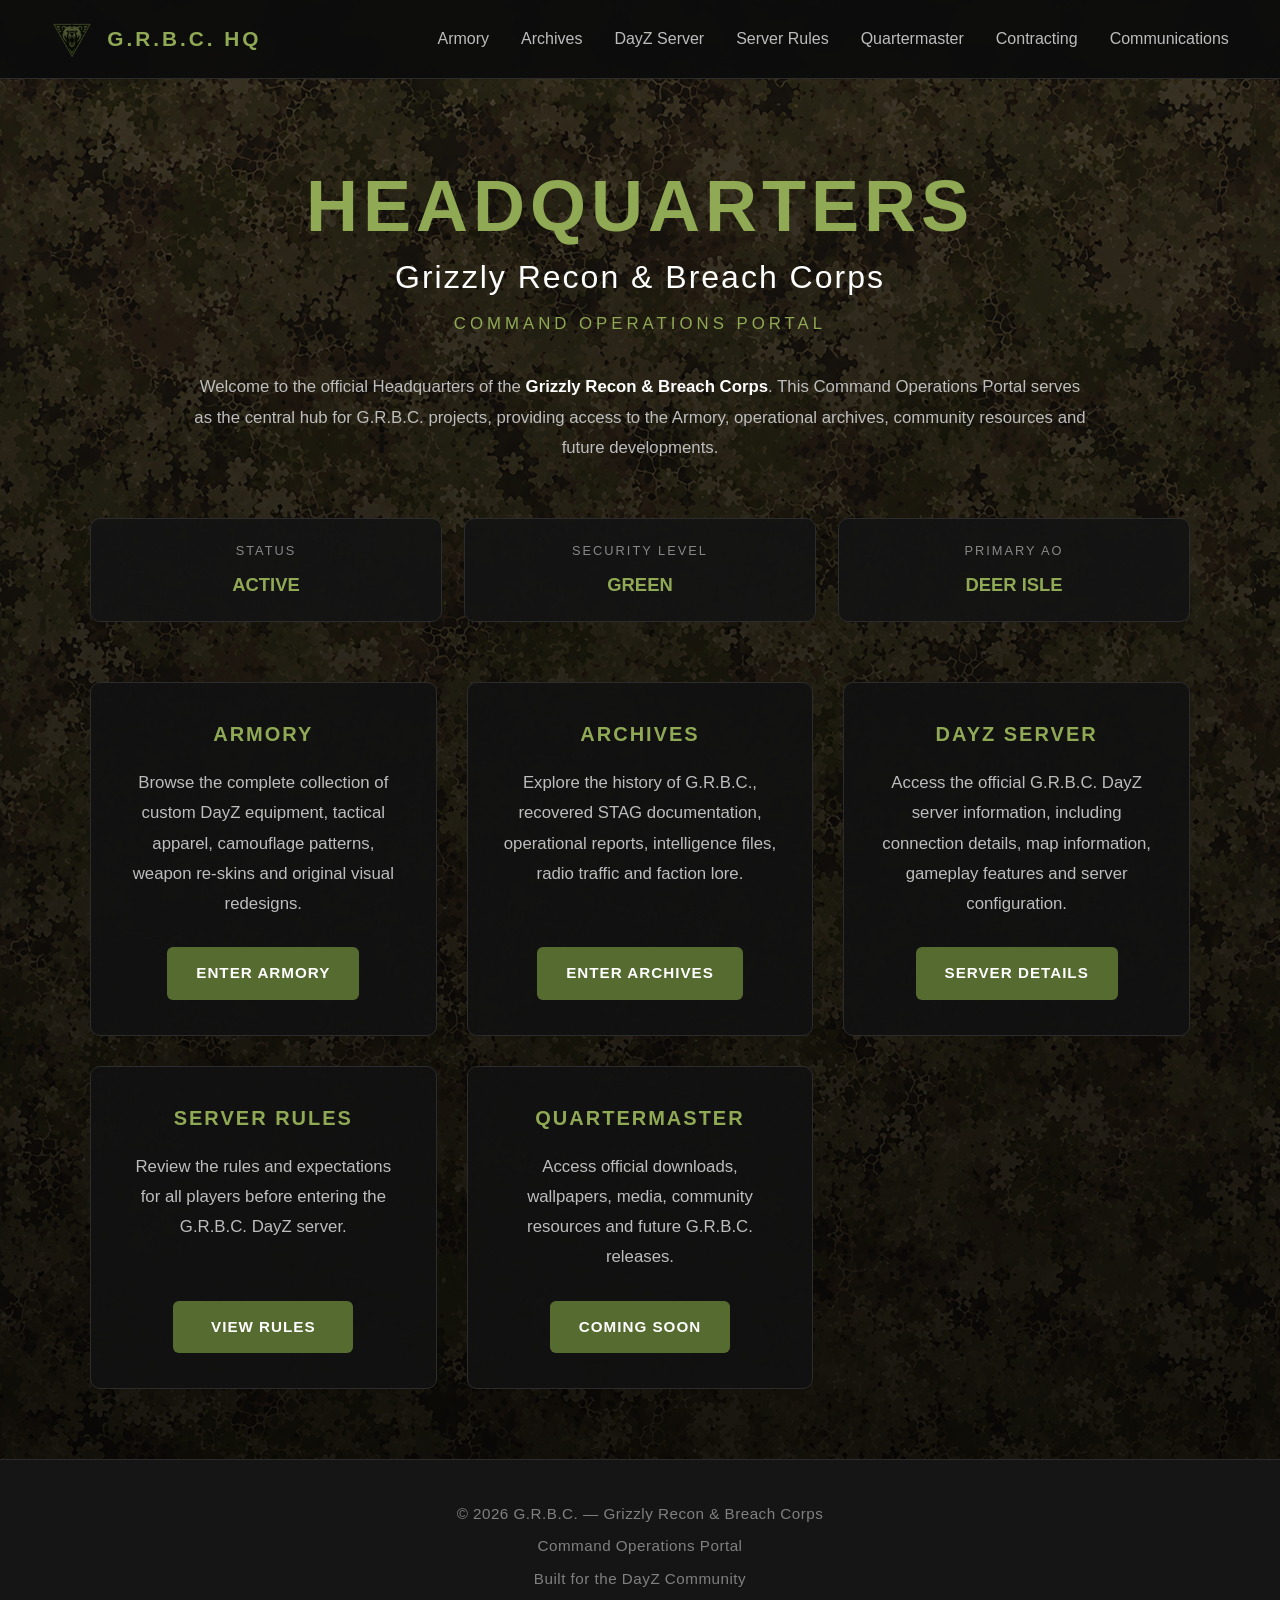
==== commit 5b54b16c: "Update index.html" ====
--- a/index.html
+++ b/index.html
@@ -37,7 +37,7 @@
             <img src="gallery/page/GRBC_Logo_Simple.png"
                  alt="G.R.B.C.">
 
-            <span>G.R.B.C.</span>
+            <span>G.R.B.C. HQ</span>
 
         </a>
 
--- a/css/hq.css
+++ b/css/hq.css
@@ -20,3 +20,8 @@
         url("../gallery/page/GC3_MC.png");
 
 }
+
+.status-box strong.status-inactive {
+    color: #ff3333;
+    text-shadow: 0 0 8px rgba(255, 51, 51, 0.5);
+}
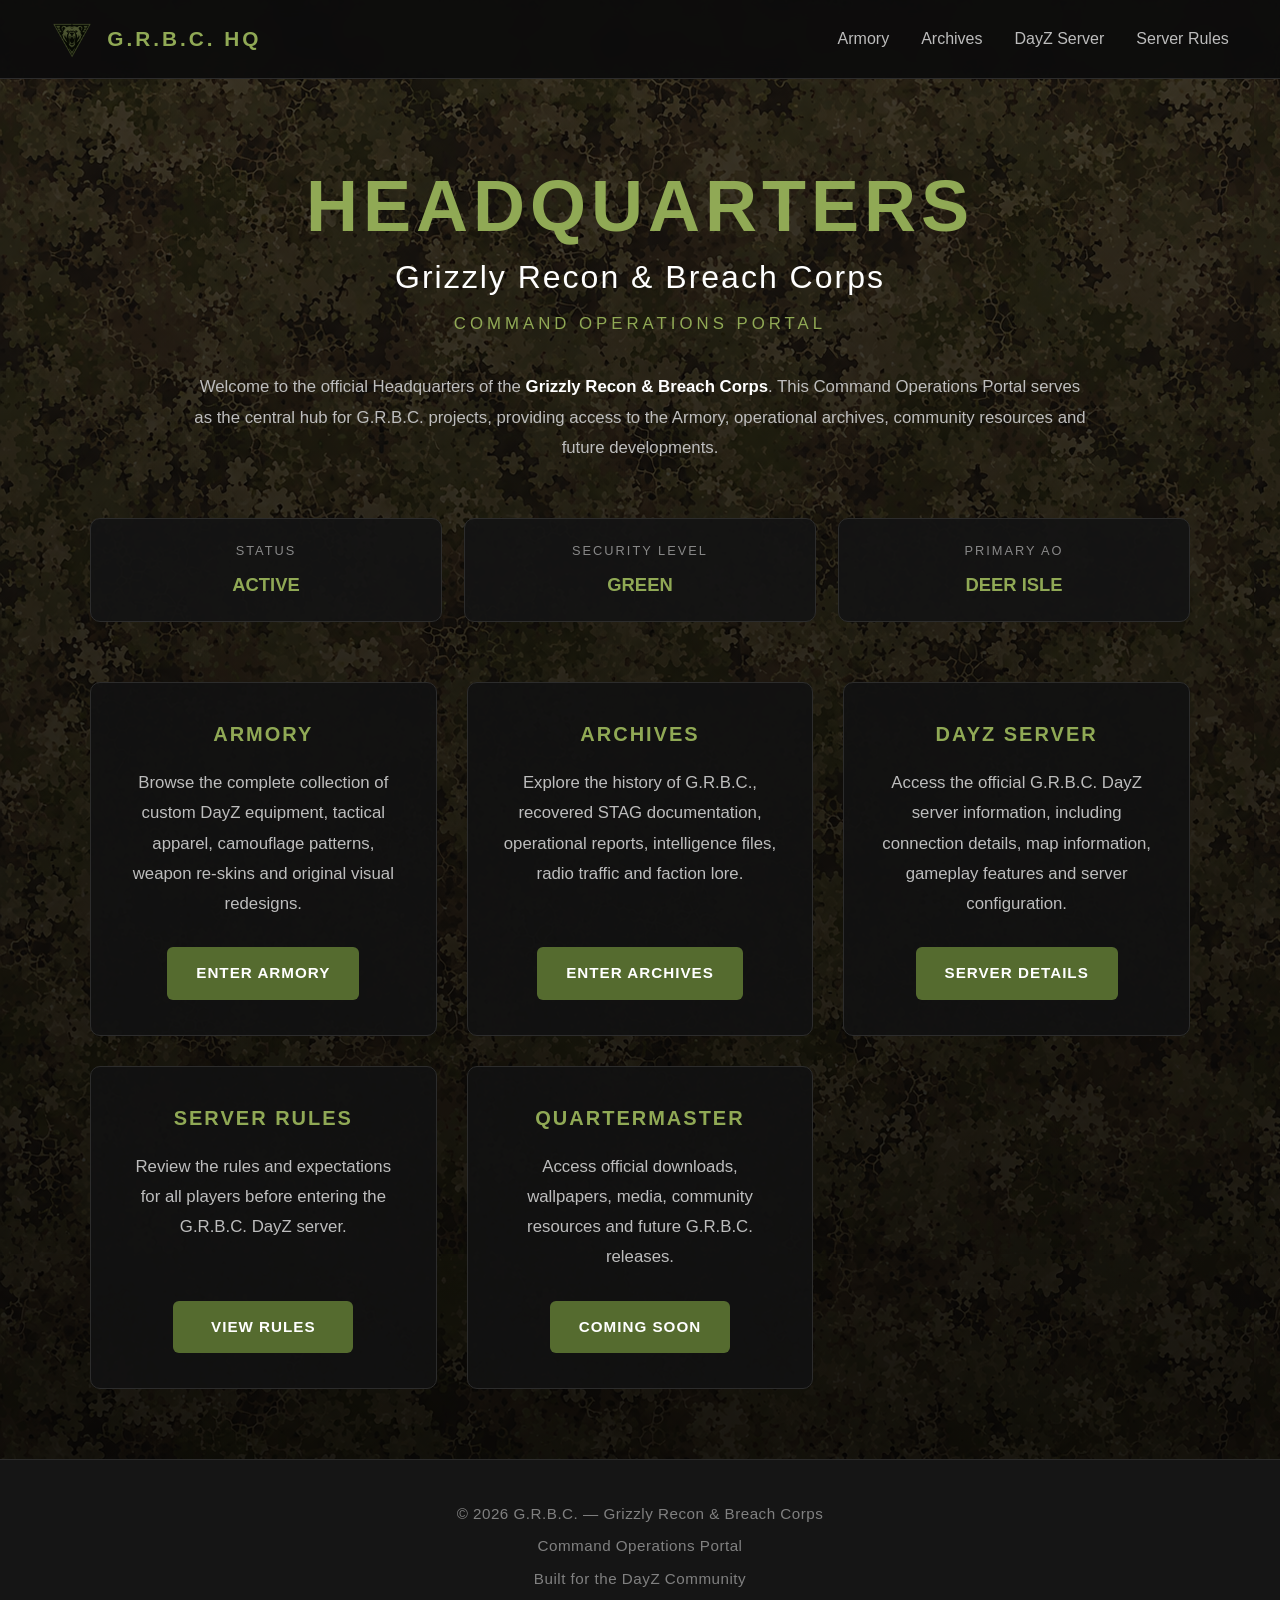
==== commit f96a50c7: "Update index.html" ====
--- a/index.html
+++ b/index.html
@@ -48,13 +48,13 @@
             <a href="archives.html">Archives</a>
             <a href="server.html">DayZ Server</a>
             <a href="rules.html">Server Rules</a>
-
+<!--
             <a href="#">Quartermaster</a>
 
             <a href="#">Contracting</a>
 
-            <a href="#">Communications</a>
-
+            <a href="communications.html">Communications</a>
+-->
         </div>
 
     </div>
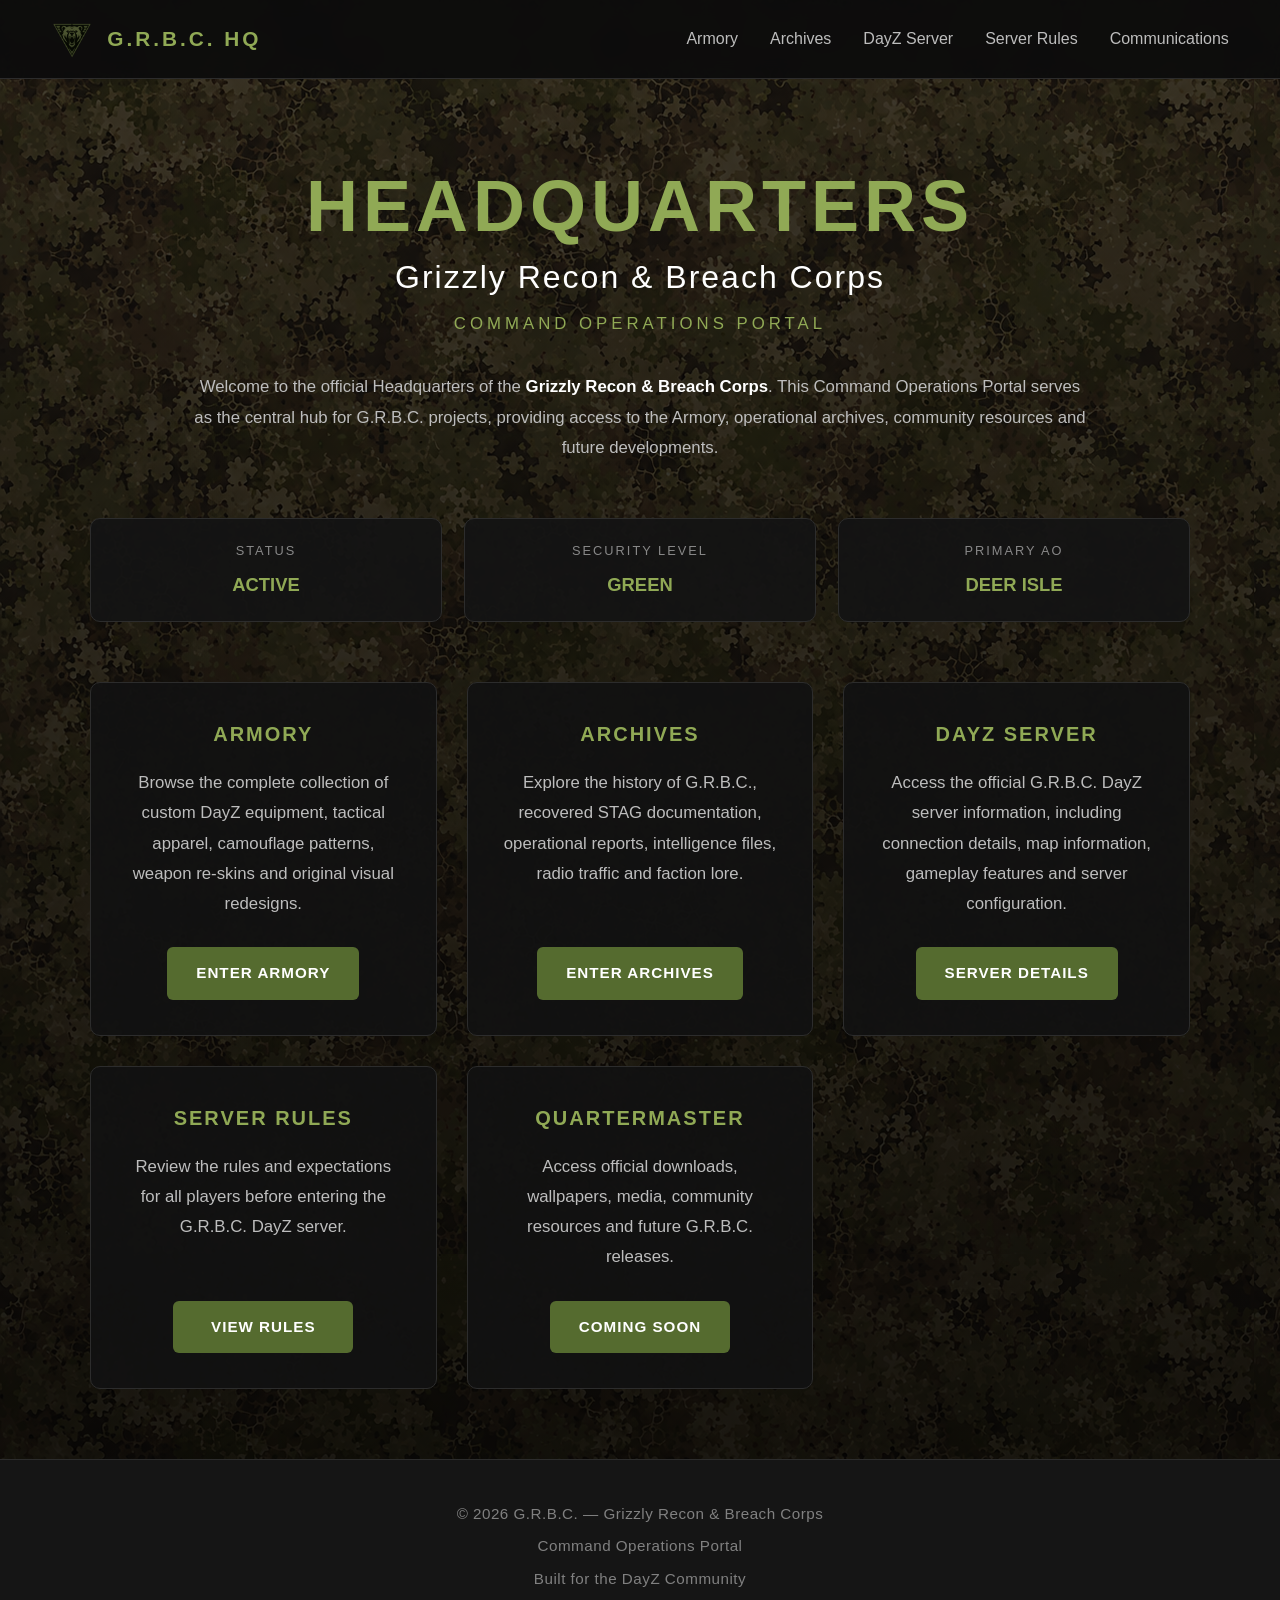
==== commit 6d3ff071: "Update index.html" ====
--- a/index.html
+++ b/index.html
@@ -52,9 +52,9 @@
             <a href="#">Quartermaster</a>
 
             <a href="#">Contracting</a>
-
+-->
             <a href="communications.html">Communications</a>
--->
+
         </div>
 
     </div>
